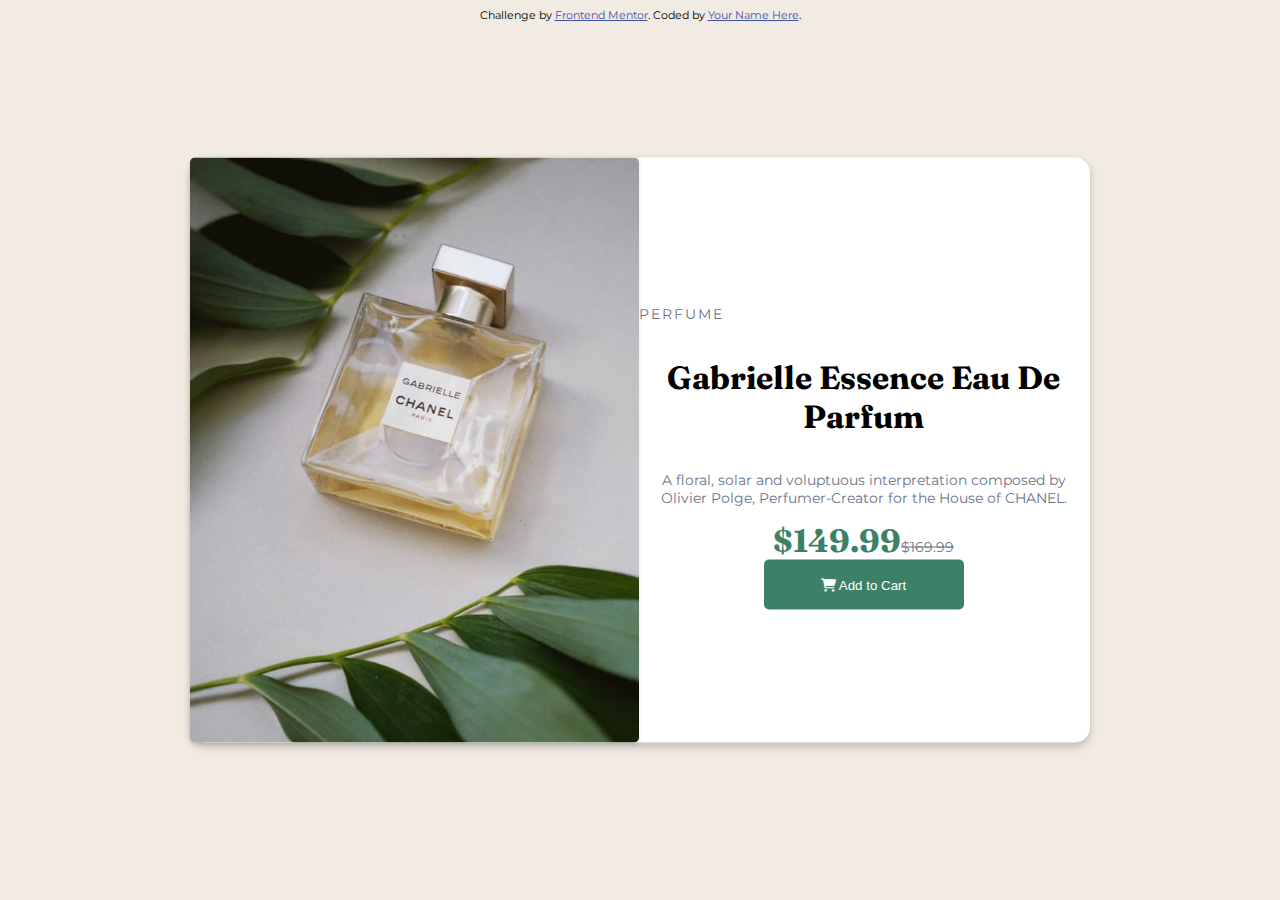
==== ProductPreviewCard/index.html @ 59fe2ab6 "Add files via upload" ====
<!DOCTYPE html>
<html lang="en">
<head>
  <meta charset="UTF-8">
  <meta name="viewport" content="width=device-width, initial-scale=1.0"> <!-- displays site properly based on user's device -->

  <link rel="icon" type="image/png" sizes="32x32" href="./images/favicon-32x32.png">
  <link rel="preconnect" href="https://fonts.googleapis.com">
<link rel="preconnect" href="https://fonts.gstatic.com" crossorigin>
<link href="https://fonts.googleapis.com/css2?family=Bungee+Shade&family=Catamaran:wght@100..900&family=EB+Garamond:ital,wght@0,400..800;1,400..800&family=Exo+2:ital,wght@0,100..900;1,100..900&family=Figtree:ital,wght@0,300..900;1,300..900&family=Galada&family=Merriweather:ital,wght@0,300;0,400;0,700;0,900;1,300;1,400;1,700;1,900&family=Montserrat:ital,wght@0,100..900;1,100..900&family=Playfair+Display:ital,wght@0,400..900;1,400..900&family=Rosario:ital,wght@0,300..700;1,300..700&display=swap" rel="stylesheet">
 <!-- Bootstrap CSS CDN -->
    <link rel="stylesheet" href="https://stackpath.bootstrapcdn.com/bootstrap/4.5.2/css/bootstrap.min.css" integrity="sha384-B4gt1jrGC7Jh4AgTPSdUtOBvfO8sh+WyC8/6LZf9Klg6pZyM/j8F6ayh" crossorigin="anonymous">

    <!-- Font Awesome CSS CDN -->
    <link rel="stylesheet" href="https://cdnjs.cloudflare.com/ajax/libs/font-awesome/6.0.0/css/all.min.css" integrity="sha512-..." crossorigin="anonymous">
  
  <title> Product preview card component</title>
  <link rel="stylesheet" href="css/style.css">

  <!-- Feel free to remove these styles or customise in your own stylesheet 👍 -->
  <style>
    .attribution { font-size: 11px; text-align: center; }
    .attribution a { color: hsl(228, 45%, 44%); }
  </style>
</head>
<body>
<div class="container">
  <img src="images/image-product-desktop.jpg" alt="perfume" class="image-desk"> 
  <div class="sub-container">
	  <p class="image-para">Perfume</p>

 <h1 class="title-heading"> Gabrielle Essence Eau De Parfum</h1>

  <p class="paragraph">A floral, solar and voluptuous interpretation composed by Olivier Polge, 
  Perfumer-Creator for the House of CHANEL.</p> 
<div class="dis-price"> 
  <strong class="discount-price">$149.99</strong> 
   <s class="price-strike">$169.99</s>
</div>
	


  <button class="Cart-btn"><i class="fa-solid fa-cart-shopping"></i>  Add to Cart</button>
  </div>
</div>

  
  <div class="attribution">
    Challenge by <a href="https://www.frontendmentor.io?ref=challenge" target="_blank">Frontend Mentor</a>. 
    Coded by <a href="#">Your Name Here</a>.
  </div>
</body>
</html>
---- ProductPreviewCard/css/style.css ----
@import url('https://fonts.googleapis.com/css2?family=Bungee+Shade&family=Catamaran:wght@100..900&family=EB+Garamond:ital,wght@0,400..800;1,400..800&family=Exo+2:ital,wght@0,100..900;1,100..900&family=Figtree:ital,wght@0,300..900;1,300..900&family=Fraunces:ital,opsz,wght@0,9..144,100..900;1,9..144,100..900&family=Galada&family=Merriweather:ital,wght@0,300;0,400;0,700;0,900;1,300;1,400;1,700;1,900&family=Montserrat:ital,wght@0,100..900;1,100..900&family=Playfair+Display:ital,wght@0,400..900;1,400..900&family=Rosario:ital,wght@0,300..700;1,300..700&display=swap');
body{
	font-family: "Montserrat", sans-serif;
	background-color: hsl(30, 38%, 92%);
/*	font-size: 12px;*/
}

.container{
   
    gap: 0;
    box-shadow: 0 4px 8px 0 rgba(0,0,0,0.2);
    transition: 0.3s;
    background-color: #fff;
    border-radius: 15px;
    height: 65vh;
    width: 100vh;
    display: flex;
    flex-direction: row;
    justify-content: center; 
    align-items: center; 
    text-align: center;
    position: absolute;
    top: 50%;
    left: 50%;
    transform: translate(-50%, -50%);
}

.image-desk {
    box-shadow: 0 2px 4px 0 rgba(0,0,0,0.1);
    width: 50%; 
    height: 100%; 
    object-fit: cover;
    float: left; 
	margin: 0;
	padding: 0;
	border-radius: 5px;
}

.sub-container {
    width: 50%; 
    height: 100%; 
    display: flex;
    flex-direction: column;
    justify-content: center;
    align-items: center;
	margin-right: 2px;
}

.image-para {
    text-transform: uppercase;
    color: hsl(228, 12%, 48%);
    letter-spacing: 2px;
    font-size: 14px;
	align-self: flex-start;
}

.title-heading {
    font-family: "Fraunces", serif;
}

.paragraph {
    color: hsl(228, 12%, 48%);
    font-size: 14px;
}

.Cart-btn {
    background-color: hsl(158, 36%, 37%);
    color: hsl(0, 0%, 100%);
    width: 200px;
    height: 50px;
    border-radius: 5px;
    border: none;
}

.discount-price {
    color: hsl(158, 36%, 37%);
    font-size: 2em;
    font-family: "Fraunces", serif;
}

.price-strike {
    color: hsl(228, 12%, 48%);
    font-size: 14px;
}
.dis-price{
	display:flex;
	align-items: baseline;
}
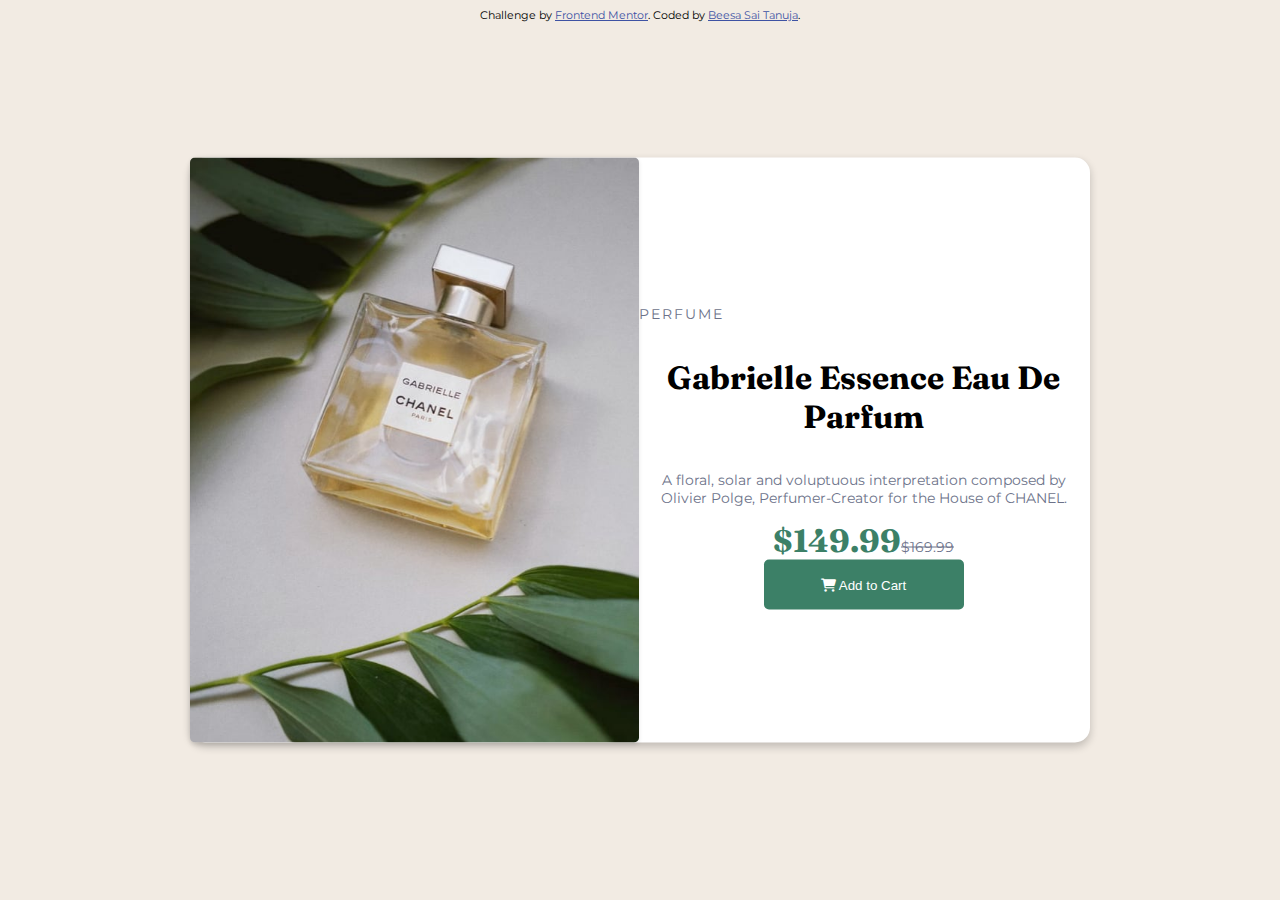
==== commit d0d86811: "Add files via upload" ====
--- a/ProductPreviewCard/index.html
+++ b/ProductPreviewCard/index.html
@@ -13,9 +13,12 @@
 
     <!-- Font Awesome CSS CDN -->
     <link rel="stylesheet" href="https://cdnjs.cloudflare.com/ajax/libs/font-awesome/6.0.0/css/all.min.css" integrity="sha512-..." crossorigin="anonymous">
+    <link  href="https://stackpath.bootstrapcdn.com/bootstrap/4.5.2/css/bootstrap.min.css" integrity="sha384-JcKb8q3iqJ61gNV9KGb8thSsNjpSL0n8PARn9HuZOnIxN0hoP+VmmDGMN5t9UJ0Z" crossorigin="anonymous">
+    <link  href="https://stackpath.bootstrapcdn.com/bootstrap/4.5.2/css/bootstrap.min.css" integrity="sha384-JcKb8q3iqJ61gNV9KGb8thSsNjpSL0n8PARn9HuZOnIxN0hoP+VmmDGMN5t9UJ0Z" crossorigin="anonymous">
   
   <title> Product preview card component</title>
   <link rel="stylesheet" href="css/style.css">
+   
 
   <!-- Feel free to remove these styles or customise in your own stylesheet 👍 -->
   <style>
@@ -46,8 +49,8 @@
 
   
   <div class="attribution">
-    Challenge by <a href="https://www.frontendmentor.io?ref=challenge" target="_blank">Frontend Mentor</a>. 
-    Coded by <a href="#">Your Name Here</a>.
+    Challenge by <a href="https://github.com/tanujabeesa/Sample-Projects/tree/main/ProductPreviewCard" target="_blank">Frontend Mentor</a>. 
+    Coded by <a href="#">Beesa Sai Tanuja</a>.
   </div>
 </body>
 </html>
--- a/ProductPreviewCard/css/style.css
+++ b/ProductPreviewCard/css/style.css
@@ -1,10 +1,11 @@
 @import url('https://fonts.googleapis.com/css2?family=Bungee+Shade&family=Catamaran:wght@100..900&family=EB+Garamond:ital,wght@0,400..800;1,400..800&family=Exo+2:ital,wght@0,100..900;1,100..900&family=Figtree:ital,wght@0,300..900;1,300..900&family=Fraunces:ital,opsz,wght@0,9..144,100..900;1,9..144,100..900&family=Galada&family=Merriweather:ital,wght@0,300;0,400;0,700;0,900;1,300;1,400;1,700;1,900&family=Montserrat:ital,wght@0,100..900;1,100..900&family=Playfair+Display:ital,wght@0,400..900;1,400..900&family=Rosario:ital,wght@0,300..700;1,300..700&display=swap');
+
+
 body{
 	font-family: "Montserrat", sans-serif;
 	background-color: hsl(30, 38%, 92%);
 /*	font-size: 12px;*/
 }
-
 .container{
    
     gap: 0;
@@ -52,6 +53,7 @@
     letter-spacing: 2px;
     font-size: 14px;
 	align-self: flex-start;
+	
 }
 
 .title-heading {
@@ -80,9 +82,39 @@
 
 .price-strike {
     color: hsl(228, 12%, 48%);
+    color: hsl(228, 12%, 48%);
     font-size: 14px;
 }
 .dis-price{
 	display:flex;
 	align-items: baseline;
-}+}
+	
+
+
+@media (max-width: 768px) {
+  .container {
+    width: 375px; 
+    max-width: 400px; 
+    margin: 50px auto; 
+    height: auto;
+    flex-direction: column; 
+    text-align: center; 
+	}
+  .image-desk {
+    width: 100%; /* Make the image take full width */
+    height: auto; /* Allow image height to adjust proportionally */
+    border-radius: 15px 15px 0 0; /* Adjust border radius to match container */
+  }
+
+  .sub-container {
+    width: 100%; 
+    margin-right: 0; 
+    margin-top: 15px;
+    padding: 0 15px;
+  }
+}
+
+
+
+
